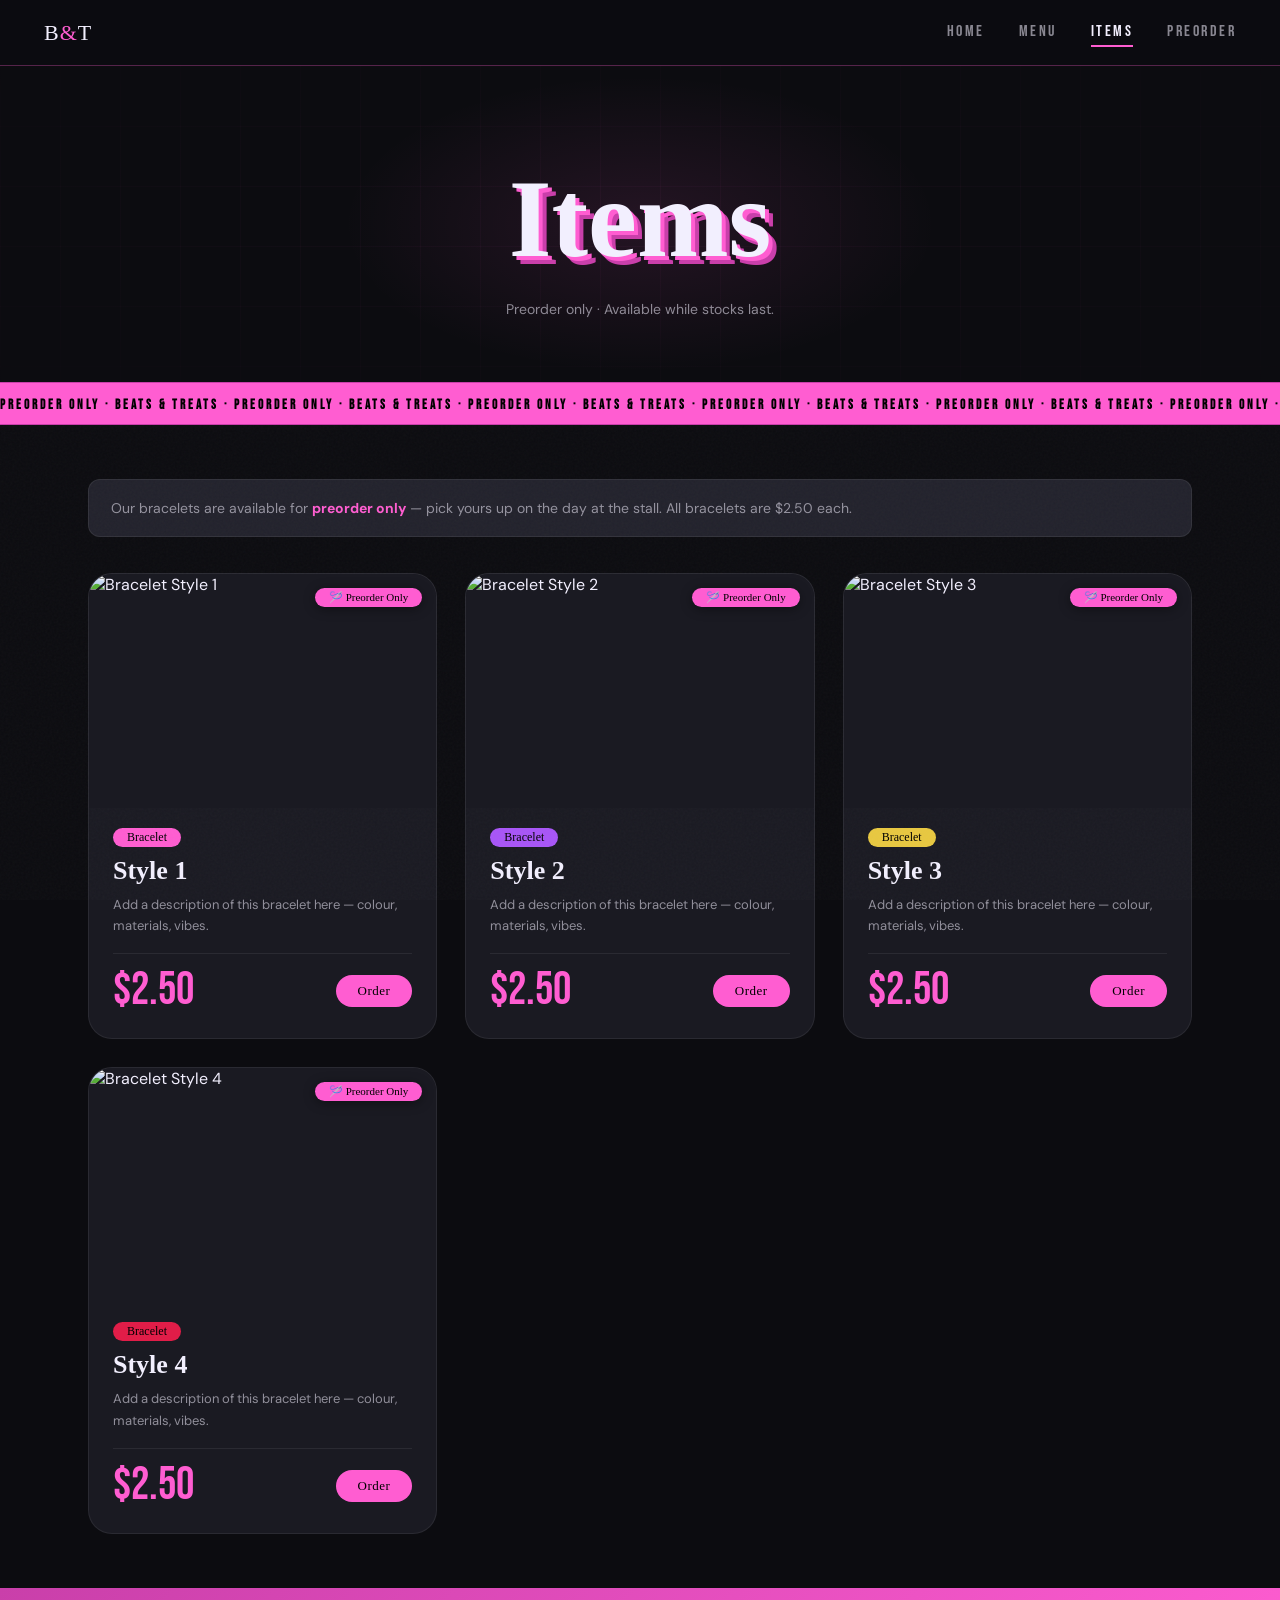
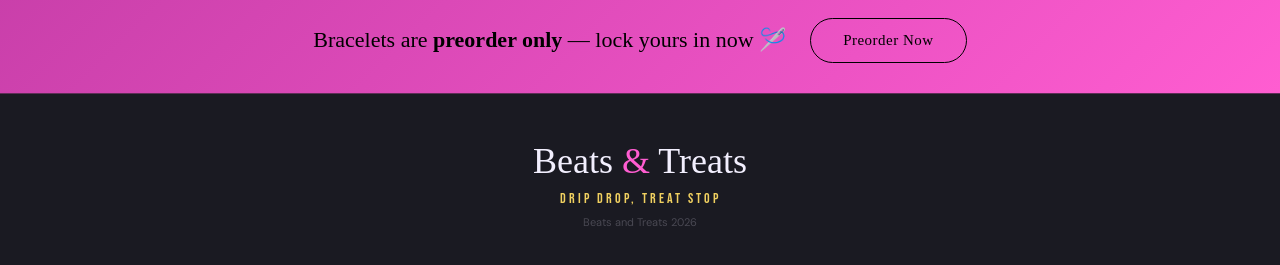
==== items.html @ 85db235c "Add files via upload" ====
<!DOCTYPE html>
<html lang="en">
<head>
<meta charset="UTF-8">
<meta name="viewport" content="width=device-width, initial-scale=1.0">
<title>Items – Beats & Treats</title>
<link rel="preconnect" href="https://fonts.googleapis.com">
<link href="https://fonts.googleapis.com/css2?family=Permanent+Marker&family=Bebas+Neue&family=Pacifico&family=DM+Sans:wght@400;500;600&display=swap" rel="stylesheet">
<link rel="stylesheet" href="style.css">
</head>
<body>

<nav class="nav">
  <a href="index.html" class="nav-logo">
    <div class="nav-logo-text">B<span>&amp;</span>T</div>
  </a>
  <div class="nav-links">
    <a href="index.html" class="nav-link">Home</a>
    <a href="products.html" class="nav-link">Menu</a>
    <a href="items.html" class="nav-link active">Items</a>
    <a href="preorder.html" class="nav-link">Preorder</a>
  </div>
</nav>

<div class="page-hero">
  <h1 class="page-title">Items</h1>
  <p class="page-sub">Preorder only · Available while stocks last.</p>
</div>

<div class="tape tape--pink"><div class="tape-inner">PREORDER ONLY · BEATS &amp; TREATS · PREORDER ONLY · BEATS &amp; TREATS · PREORDER ONLY · BEATS &amp; TREATS ·&nbsp;</div></div>

<section class="products-section">

  <p class="items-intro">Our bracelets are available for <strong>preorder only</strong> — pick yours up on the day at the stall. All bracelets are $2.50 each.</p>

  <div class="products-grid">

    <!-- ══ BRACELET 1 ══
         To add your photo: save it as images/bracelet-1.jpg -->
    <div class="product-card">
      <div class="product-img-wrap">
        <!-- SWAP IMAGE: change src to your bracelet photo, e.g. src="images/bracelet-1.jpg" -->
        <img class="product-img" src="images/bracelet-1.jpg" alt="Bracelet Style 1"
             onerror="this.style.background='#1a1a22'; this.style.display='block'; this.removeAttribute('src')">
        <span class="product-badge">🪡 Preorder Only</span>
      </div>
      <div class="product-body">
        <span class="product-rapper">Bracelet</span>
        <!-- EDIT NAME HERE -->
        <h3 class="product-name">Style 1</h3>
        <!-- EDIT DESCRIPTION HERE -->
        <p class="product-desc">Add a description of this bracelet here — colour, materials, vibes.</p>
        <div class="product-footer">
          <span class="product-price">$2.50</span>
          <a href="preorder.html" class="btn btn--sm">Order</a>
        </div>
      </div>
    </div>

    <!-- ══ BRACELET 2 ══ -->
    <div class="product-card">
      <div class="product-img-wrap">
        <!-- SWAP IMAGE: src="images/bracelet-2.jpg" -->
        <img class="product-img" src="images/bracelet-2.jpg" alt="Bracelet Style 2"
             onerror="this.style.background='#1a1a22'; this.style.display='block'; this.removeAttribute('src')">
        <span class="product-badge">🪡 Preorder Only</span>
      </div>
      <div class="product-body">
        <span class="product-rapper" style="background:#a855f7;">Bracelet</span>
        <h3 class="product-name">Style 2</h3>
        <p class="product-desc">Add a description of this bracelet here — colour, materials, vibes.</p>
        <div class="product-footer">
          <span class="product-price">$2.50</span>
          <a href="preorder.html" class="btn btn--sm">Order</a>
        </div>
      </div>
    </div>

    <!-- ══ BRACELET 3 ══ -->
    <div class="product-card">
      <div class="product-img-wrap">
        <!-- SWAP IMAGE: src="images/bracelet-3.jpg" -->
        <img class="product-img" src="images/bracelet-3.jpg" alt="Bracelet Style 3"
             onerror="this.style.background='#1a1a22'; this.style.display='block'; this.removeAttribute('src')">
        <span class="product-badge">🪡 Preorder Only</span>
      </div>
      <div class="product-body">
        <span class="product-rapper" style="background:#e8c840;color:#000;">Bracelet</span>
        <h3 class="product-name">Style 3</h3>
        <p class="product-desc">Add a description of this bracelet here — colour, materials, vibes.</p>
        <div class="product-footer">
          <span class="product-price">$2.50</span>
          <a href="preorder.html" class="btn btn--sm">Order</a>
        </div>
      </div>
    </div>

    <!-- ══ BRACELET 4 ══ -->
    <div class="product-card">
      <div class="product-img-wrap">
        <!-- SWAP IMAGE: src="images/bracelet-4.jpg" -->
        <img class="product-img" src="images/bracelet-4.jpg" alt="Bracelet Style 4"
             onerror="this.style.background='#1a1a22'; this.style.display='block'; this.removeAttribute('src')">
        <span class="product-badge">🪡 Preorder Only</span>
      </div>
      <div class="product-body">
        <span class="product-rapper" style="background:#e11d48;">Bracelet</span>
        <h3 class="product-name">Style 4</h3>
        <p class="product-desc">Add a description of this bracelet here — colour, materials, vibes.</p>
        <div class="product-footer">
          <span class="product-price">$2.50</span>
          <a href="preorder.html" class="btn btn--sm">Order</a>
        </div>
      </div>
    </div>

  </div>
</section>

<div class="preorder-cta-banner">
  <p>Bracelets are <strong>preorder only</strong> — lock yours in now 🪡</p>
  <a href="preorder.html" class="btn btn--ghost" style="border-color:#000;color:#000;">Preorder Now</a>
</div>

<footer class="footer">
  <p class="footer-logo">Beats <span>&amp;</span> Treats</p>
  <p class="footer-tag">Drip Drop, Treat Stop</p>
  <p class="footer-small">Beats and Treats 2026</p>
</footer>

<script src="script.js"></script>
</body>
</html>
---- style.css ----
/* ============================================================
   BEATS & TREATS — style.css  (v2 — sophisticated dark edition)
   ============================================================
   ╔══════════════════════════════════════════════════════════╗
   ║  EASY CUSTOMISATION — edit the tokens below              ║
   ║  --pink        main brand colour                         ║
   ║  --gold        accent colour                             ║
   ║  --bg / --bg2  page background shades                    ║
   ║  --surface     card background                           ║
   ╚══════════════════════════════════════════════════════════╝ */

@import url('https://fonts.googleapis.com/css2?family=Permanent+Marker&family=Bebas+Neue&family=Pacifico&family=DM+Sans:wght@400;500;600&display=swap');

:root {
  /* ── Brand pink — change this one value to retheme everything ── */
  --pink:        #ff5dd1;
  --pink-dim:    #c93faa;
  --pink-glow:   rgba(255, 93, 209, 0.22);
  --pink-subtle: rgba(255, 93, 209, 0.08);

  /* ── Backgrounds ── */
  --bg:          #0c0c10;
  --bg2:         #131318;
  --surface:     #1a1a22;
  --surface2:    #22222c;
  --border:      rgba(255,255,255,0.07);
  --border-pink: rgba(255,93,209,0.3);

  /* ── Type colours ── */
  --ink:         #f2effe;
  --ink-muted:   rgba(242,239,254,0.55);
  --ink-faint:   rgba(242,239,254,0.22);

  /* ── Accents ── */
  --gold:        #f0d060;
  --purple:      #b06cff;
  --teal:        #2fe4d4;

  /* ── Fonts ── */
  --f-display: 'Permanent Marker', cursive;
  --f-heading: 'Bebas Neue', sans-serif;
  --f-body:    'DM Sans', sans-serif;
}

*, *::before, *::after { box-sizing: border-box; margin: 0; padding: 0; }
html { scroll-behavior: smooth; }

body {
  background: var(--bg);
  color: var(--ink);
  font-family: var(--f-body);
  overflow-x: hidden;
  -webkit-font-smoothing: antialiased;
}

/* subtle grain */
body::before {
  content: '';
  position: fixed; inset: 0; z-index: 0; pointer-events: none;
  background-image: url("data:image/svg+xml,%3Csvg viewBox='0 0 512 512' xmlns='http://www.w3.org/2000/svg'%3E%3Cfilter id='n'%3E%3CfeTurbulence type='fractalNoise' baseFrequency='0.8' numOctaves='4' stitchTiles='stitch'/%3E%3C/filter%3E%3Crect width='100%25' height='100%25' filter='url(%23n)' opacity='0.03'/%3E%3C/svg%3E");
}

/* ============================================================
   NAVIGATION
   ============================================================ */
.nav {
  position: sticky; top: 0; z-index: 200;
  display: flex; align-items: center; justify-content: space-between;
  padding: 0 44px;
  height: 66px;
  background: rgba(12,12,16,0.88);
  backdrop-filter: blur(20px);
  -webkit-backdrop-filter: blur(20px);
  border-bottom: 1px solid var(--border-pink);
}

/* ── LOGO ──────────────────────────────────────────────────
   To use an image logo:
     1. Save your logo file as  images/logo.png  (or .svg / .jpg)
     2. In each HTML file, find <div class="nav-logo-text"> and
        replace it with: <img src="images/logo.png" class="nav-logo-img" alt="Beats & Treats">
   To change the text logo, edit the text inside nav-logo-text in each HTML file.
   ─────────────────────────────────────────────────────────── */
.nav-logo { display: flex; align-items: center; gap: 10px; text-decoration: none; }
.nav-logo-img { height: 40px; width: auto; }
.nav-logo-text {
  font-family: var(--f-display);
  font-size: 22px; color: var(--ink); letter-spacing: 1px; line-height: 1;
}
.nav-logo-text span { color: var(--pink); }

.nav-links { display: flex; gap: 34px; align-items: center; }
.nav-link {
  font-family: var(--f-heading);
  font-size: 16px; letter-spacing: 2.5px;
  color: var(--ink-muted); text-decoration: none;
  transition: color 0.2s; position: relative; padding-bottom: 3px;
}
.nav-link::after {
  content: ''; position: absolute; bottom: -3px; left: 0;
  width: 0; height: 2px; background: var(--pink); transition: width 0.25s ease;
}
.nav-link:hover, .nav-link.active { color: var(--ink); }
.nav-link:hover::after, .nav-link.active::after { width: 100%; }

/* ============================================================
   TICKER TAPES
   ============================================================ */
.tape {
  overflow: hidden; white-space: nowrap;
  padding: 10px 0; position: relative; z-index: 1;
  background: var(--surface2);
  border-top: 1px solid var(--border);
  border-bottom: 1px solid var(--border);
}
.tape--pink { background: var(--pink); border-color: var(--pink-dim); }

.tape-inner {
  display: inline-block;
  animation: ticker 24s linear infinite;
  font-family: var(--f-heading);
  font-size: 13px; letter-spacing: 3px;
  color: var(--ink-muted);
}
.tape--pink .tape-inner { color: #000; font-weight: 700; }

@keyframes ticker { from { transform: translateX(0); } to { transform: translateX(-50%); } }

/* ============================================================
   BUTTONS
   ============================================================ */
.btn {
  display: inline-block;
  font-family: var(--f-display);
  font-size: 15px; padding: 13px 32px;
  border-radius: 100px; text-decoration: none;
  cursor: pointer; border: none;
  transition: transform 0.15s, box-shadow 0.15s, background 0.2s;
  letter-spacing: 0.5px; white-space: nowrap;
}
.btn:hover { transform: translateY(-2px); }

.btn--pink {
  background: var(--pink); color: #000;
  box-shadow: 0 4px 22px var(--pink-glow);
}
.btn--pink:hover { background: #ff7ddb; box-shadow: 0 8px 32px var(--pink-glow); }

.btn--ghost {
  background: transparent; color: var(--ink);
  border: 1.5px solid rgba(255,255,255,0.2);
}
.btn--ghost:hover { border-color: var(--pink); color: var(--pink); }

.btn--sm {
  background: var(--pink); color: #000;
  font-size: 13px; padding: 8px 22px;
}
.btn--sm:hover { background: #ff7ddb; }

/* ============================================================
   HERO
   ============================================================ */
.hero {
  min-height: 100vh;
  background: var(--bg);
  display: flex; flex-direction: column;
  align-items: center; justify-content: center;
  position: relative; overflow: hidden;
  padding: 80px 24px 0;
}

/* big ambient glow */
.hero::after {
  content: '';
  position: absolute; top: 28%; left: 50%;
  transform: translate(-50%, -50%);
  width: 800px; height: 600px;
  background: radial-gradient(ellipse, rgba(255,93,209,0.13) 0%, transparent 68%);
  pointer-events: none;
}

/* subtle grid lines for depth */
.hero::before {
  content: '';
  position: absolute; inset: 0;
  background-image:
    linear-gradient(rgba(255,93,209,0.04) 1px, transparent 1px),
    linear-gradient(90deg, rgba(255,93,209,0.04) 1px, transparent 1px);
  background-size: 60px 60px;
  pointer-events: none; z-index: 0;
  mask-image: radial-gradient(ellipse 80% 70% at 50% 40%, black 0%, transparent 100%);
  -webkit-mask-image: radial-gradient(ellipse 80% 70% at 50% 40%, black 0%, transparent 100%);
}

.hero-center {
  text-align: center; position: relative; z-index: 2;
  padding: 40px 0 28px; max-width: 860px;
}

/* ── EDIT HEADLINE: open index.html, find <h1 class="hero-title"> ── */
.hero-title {
  font-family: var(--f-display);
  font-size: clamp(68px, 13vw, 148px);
  color: var(--ink); line-height: 0.88; letter-spacing: 2px;
  text-shadow:
    3px 3px 0 var(--pink),
    7px 7px 0 var(--pink-dim),
    0 0 100px rgba(255,93,209,0.25);
}

.hero-amp {
  display: block;
  font-family: 'Pacifico', cursive;
  font-size: 0.52em; color: var(--pink);
  text-shadow: 3px 3px 0 var(--pink-dim);
  margin: -4px 0;
}

/* ── EDIT SLOGAN: open index.html, find <p class="slogan"> ── */
.slogan {
  font-family: var(--f-display);
  color: var(--gold);
  font-size: clamp(18px, 3.2vw, 30px);
  margin-top: 22px; letter-spacing: 2px;
}

/* ── EDIT SUBHEADING: open index.html, find <p class="hero-sub"> ── */
.hero-sub {
  font-size: 14px; color: var(--ink-muted);
  margin-top: 10px; line-height: 1.75;
}

.hero-btns {
  display: flex; gap: 14px; justify-content: center;
  flex-wrap: wrap; margin-top: 30px;
}

/* ── iPOD ── */
.ipod-wrap { position: relative; z-index: 2; margin: 30px 0 22px; }

.ipod {
  background: var(--surface);
  border-radius: 22px; padding: 20px 22px 16px; width: 288px;
  border: 1px solid var(--border-pink);
  box-shadow: 0 0 0 2px var(--pink), 0 24px 70px rgba(0,0,0,0.6), 0 0 50px var(--pink-glow);
}
.ipod-screen {
  background: var(--bg2); border-radius: 12px; padding: 16px 18px;
  margin-bottom: 16px; border: 1px solid var(--border);
}
.ipod-now {
  font-size: 9px; font-weight: 700; color: var(--pink);
  text-transform: uppercase; letter-spacing: 2px; margin-bottom: 8px;
}
.ipod-track {
  font-family: var(--f-display); font-size: 16px; color: var(--ink);
  line-height: 1.2; margin-bottom: 4px;
}
.ipod-artist { font-size: 11px; color: var(--ink-muted); margin-bottom: 12px; }
.ipod-bar-wrap {
  background: var(--surface2); height: 4px; border-radius: 2px;
  overflow: hidden; margin-bottom: 6px;
}
.ipod-bar {
  height: 100%; background: var(--pink); border-radius: 2px;
  width: 30%; transition: width 0.4s linear;
  box-shadow: 0 0 10px var(--pink);
}
.ipod-time {
  display: flex; justify-content: space-between;
  font-size: 9px; color: var(--ink-faint);
}
.ipod-controls {
  display: flex; justify-content: center; gap: 14px; align-items: center;
}
.ipod-btn {
  background: var(--surface2); border: 1px solid var(--border);
  color: var(--ink); font-size: 16px; width: 42px; height: 42px;
  border-radius: 50%; cursor: pointer;
  transition: background 0.15s, box-shadow 0.15s;
  display: flex; align-items: center; justify-content: center;
}
.ipod-btn:hover { background: var(--pink); color: #000; box-shadow: 0 0 14px var(--pink-glow); }
.ipod-play {
  background: var(--pink); color: #000; width: 50px; height: 50px; font-size: 18px;
  box-shadow: 0 0 18px var(--pink-glow);
}
.ipod-play:hover { background: #ff7ddb; }

/* ============================================================
   ABOUT STRIP
   ============================================================ */
.about-strip {
  background: var(--surface);
  padding: 46px 32px;
  border-top: 1px solid var(--border);
  border-bottom: 1px solid var(--border);
}
.about-inner {
  max-width: 880px; margin: 0 auto;
  display: flex; align-items: center; gap: 24px;
  flex-wrap: wrap; justify-content: center;
}
.about-card {
  flex: 1; min-width: 200px; text-align: center;
  font-size: 13px; color: var(--ink-muted); line-height: 1.75;
}
.about-icon { font-size: 28px; display: block; margin-bottom: 10px; }
.about-divider { color: var(--pink); font-size: 20px; opacity: 0.4; }

/* ============================================================
   SECTION TITLES
   ============================================================ */
.section-title {
  font-family: var(--f-display);
  font-size: clamp(30px, 6vw, 56px);
  color: var(--ink); text-align: center; margin-bottom: 38px;
}
.section-title em { font-style: normal; color: var(--pink); }

/* ============================================================
   FEATURED DROPS
   ============================================================ */
.featured { padding: 74px 32px; position: relative; }

.feat-grid {
  max-width: 1060px; margin: 0 auto;
  display: grid; grid-template-columns: 1fr 1.35fr 1fr;
  gap: 22px; align-items: start;
}

.feat-card {
  text-decoration: none; color: inherit;
  border-radius: 22px; overflow: hidden;
  background: var(--surface); border: 1px solid var(--border);
  transition: transform 0.22s, border-color 0.22s, box-shadow 0.22s;
  display: block;
}
.feat-card:hover {
  transform: translateY(-7px);
  border-color: var(--pink);
  box-shadow: 0 14px 44px rgba(255,93,209,0.2);
}
.feat-card--tall .feat-img { height: 296px; }

.feat-img {
  width: 100%; height: 212px;
  background-size: cover !important;
  background-position: center !important;
}
.feat-info { padding: 18px 20px 22px; }
.feat-tag {
  display: inline-block; background: var(--pink); color: #000;
  font-family: var(--f-display); font-size: 11px;
  padding: 2px 12px; border-radius: 20px; margin-bottom: 9px;
}
.feat-name {
  font-family: var(--f-display); font-size: 20px;
  color: var(--ink); margin-bottom: 5px;
}
.feat-price { font-family: var(--f-heading); font-size: 32px; color: var(--pink); }
.feat-cta { text-align: center; margin-top: 38px; }

/* ============================================================
   COUPON ROW
   ============================================================ */
.coupon-row {
  background: var(--surface2); padding: 20px 0 30px;
  overflow: hidden;
  border-top: 1px solid var(--border);
}
.coupon-scissors {
  font-size: 11px; color: var(--ink-faint);
  padding: 0 28px; margin-bottom: 18px;
  letter-spacing: 1px; font-family: monospace;
}
.coupons {
  display: flex; justify-content: center;
  overflow-x: auto; padding: 0 24px; gap: 0;
}
.coupon {
  background: var(--bg2); border: 1.5px dashed var(--pink);
  border-radius: 14px; padding: 12px 20px;
  min-width: 128px; text-align: center; flex-shrink: 0;
  position: relative; margin: 0 8px;
}
.coupon::before, .coupon::after {
  content: ''; position: absolute;
  width: 14px; height: 14px; background: var(--bg);
  border-radius: 50%; top: 50%; transform: translateY(-50%);
}
.coupon::before { left: -7px; }
.coupon::after  { right: -7px; }

.c-big   { font-family: var(--f-heading); font-size: 34px; color: var(--pink); line-height: 1; display: block; }
.c-off   { font-family: var(--f-display); font-size: 12px; color: var(--ink-muted); display: block; }
.c-label { font-size: 9px; color: var(--ink-faint); display: block; line-height: 1.4; margin-top: 2px; }
.c-code  { font-family: var(--f-heading); font-size: 12px; color: var(--purple); letter-spacing: 2px; margin-top: 5px; display: block; }

/* ============================================================
   PAGE HERO (interior pages)
   ============================================================ */
.page-hero {
  background: var(--bg); padding: 90px 32px 60px;
  text-align: center; position: relative; overflow: hidden;
}
.page-hero::after {
  content: ''; position: absolute; top: 50%; left: 50%;
  transform: translate(-50%, -50%);
  width: 600px; height: 300px;
  background: radial-gradient(ellipse, rgba(255,93,209,0.1) 0%, transparent 70%);
  pointer-events: none;
}
.page-hero::before {
  content: ''; position: absolute; inset: 0;
  background-image:
    linear-gradient(rgba(255,93,209,0.04) 1px, transparent 1px),
    linear-gradient(90deg, rgba(255,93,209,0.04) 1px, transparent 1px);
  background-size: 60px 60px; pointer-events: none;
  mask-image: radial-gradient(ellipse 80% 80% at 50% 50%, black 0%, transparent 100%);
  -webkit-mask-image: radial-gradient(ellipse 80% 80% at 50% 50%, black 0%, transparent 100%);
}
.page-title {
  font-family: var(--f-display);
  font-size: clamp(52px, 11vw, 110px); color: var(--ink);
  text-shadow: 4px 4px 0 var(--pink), 8px 8px 0 var(--pink-dim);
  position: relative; z-index: 1;
}
.page-sub {
  font-size: 14px; color: var(--ink-muted);
  margin-top: 14px; position: relative; z-index: 1; line-height: 1.75;
}

/* ============================================================
   PRODUCTS PAGE
   ============================================================ */
.products-section {
  max-width: 1160px; margin: 0 auto; padding: 54px 28px;
}

.allergen-note {
  background: rgba(240,208,96,0.06);
  border: 1.5px solid rgba(240,208,96,0.3);
  border-radius: 14px; padding: 16px 24px;
  font-size: 12px; color: var(--ink-muted); line-height: 1.75;
  margin-bottom: 46px;
}
.allergen-note strong { color: var(--gold); }

.products-grid {
  display: grid;
  grid-template-columns: repeat(auto-fill, minmax(320px, 1fr));
  gap: 28px;
}

.product-card {
  background: var(--surface); border-radius: 24px; overflow: hidden;
  border: 1px solid var(--border);
  transition: transform 0.22s, border-color 0.22s, box-shadow 0.22s;
  display: flex; flex-direction: column;
}
.product-card:hover {
  transform: translateY(-7px);
  border-color: var(--pink);
  box-shadow: 0 16px 48px rgba(255,93,209,0.18);
}
.product-card--featured {
  border-color: var(--pink);
  box-shadow: 0 0 0 3px rgba(255,93,209,0.28);
}

.product-img-wrap { position: relative; overflow: hidden; }
.product-img {
  width: 100%; height: 234px; object-fit: cover; display: block;
  background: var(--bg2);
  transition: transform 0.4s ease;
}
.product-card:hover .product-img { transform: scale(1.04); }

.product-badge {
  position: absolute; top: 14px; right: 14px;
  background: var(--pink); color: #000;
  font-family: var(--f-display); font-size: 11px;
  padding: 3px 14px; border-radius: 20px;
  box-shadow: 0 2px 12px rgba(0,0,0,0.4);
}

.product-body {
  padding: 20px 24px 24px;
  flex: 1; display: flex; flex-direction: column;
}
.product-rapper {
  display: inline-block; background: var(--pink); color: #000;
  font-family: var(--f-display); font-size: 12px;
  padding: 2px 14px; border-radius: 20px;
  margin-bottom: 10px; width: fit-content;
}
.product-name {
  font-family: var(--f-display); font-size: 26px; color: var(--ink);
  margin-bottom: 8px; line-height: 1.1;
}
.product-desc {
  font-size: 13px; color: var(--ink-muted);
  line-height: 1.68; margin-bottom: 16px; flex: 1;
}
.product-allergens {
  margin-bottom: 16px; display: flex; flex-wrap: wrap; gap: 6px; align-items: flex-start;
}
.allergen-title {
  font-size: 10px; font-weight: 700; color: var(--ink-faint);
  text-transform: uppercase; letter-spacing: 1.5px; width: 100%; margin-bottom: 4px;
}
.allergen-tag {
  background: rgba(255,255,255,0.05); border: 1px solid rgba(255,255,255,0.09);
  color: var(--ink-muted); font-size: 10px; padding: 3px 10px; border-radius: 8px;
}
.product-footer {
  display: flex; align-items: center; justify-content: space-between;
  margin-top: auto; padding-top: 14px; border-top: 1px solid var(--border);
}
.product-price {
  font-family: var(--f-heading); font-size: 46px;
  color: var(--pink); line-height: 1;
}

/* ============================================================
   PREORDER CTA BANNER
   ============================================================ */
.preorder-cta-banner {
  background: linear-gradient(135deg, var(--pink-dim) 0%, var(--pink) 100%);
  padding: 30px 32px;
  display: flex; align-items: center;
  justify-content: center; gap: 24px; flex-wrap: wrap;
}
.preorder-cta-banner p {
  font-family: var(--f-display); font-size: 22px; color: #000;
}

/* ============================================================
   PREORDER PAGE
   ============================================================ */
.preorder-section {
  max-width: 840px; margin: 0 auto; padding: 54px 28px 70px;
}
.preorder-how { margin-bottom: 54px; }
.steps { display: flex; gap: 20px; flex-wrap: wrap; justify-content: center; }
.step {
  background: var(--surface); border: 1px solid var(--border);
  border-radius: 20px; padding: 28px 24px;
  flex: 1; min-width: 210px; text-align: center;
}
.step-num {
  font-family: var(--f-heading); font-size: 58px;
  color: var(--pink); line-height: 1; display: block; margin-bottom: 12px;
  text-shadow: 0 0 24px var(--pink-glow);
}
.step-text { font-size: 13px; color: var(--ink-muted); line-height: 1.75; }

.form-ipod {
  background: var(--surface); border-radius: 24px; overflow: hidden;
  border: 1px solid var(--border-pink);
  box-shadow: 0 0 0 3px var(--pink), 0 28px 80px rgba(0,0,0,0.6), 0 0 70px var(--pink-glow);
}
.form-ipod-header {
  background: var(--bg2); padding: 14px 24px;
  display: flex; align-items: center; gap: 8px;
  border-bottom: 1px solid var(--pink);
}
.form-ipod-dot { width: 12px; height: 12px; border-radius: 50%; background: var(--pink); opacity: 0.8; }
.form-ipod-dot:nth-child(2) { background: var(--gold); }
.form-ipod-dot:nth-child(3) { background: var(--purple); }
.form-ipod-label {
  font-size: 12px; color: var(--pink); margin-left: 8px;
  letter-spacing: 1px; font-weight: 700;
}
.form-ipod-body { background: var(--surface2); }
.form-ipod-body iframe { display: block; width: 100%; border: none; min-height: 700px; }

.form-placeholder { padding: 52px 36px; text-align: center; }
.form-placeholder-icon { font-size: 52px; margin-bottom: 18px; }
.form-placeholder-title {
  font-family: var(--f-display); font-size: 26px; color: var(--ink); margin-bottom: 22px;
}
.form-placeholder-steps {
  font-size: 13px; color: var(--ink-muted); line-height: 2;
  background: var(--bg2); border: 1.5px dashed var(--pink);
  border-radius: 14px; padding: 22px 28px; margin-bottom: 20px; text-align: left;
}
.form-placeholder-example {
  font-size: 11px; color: var(--ink-faint); text-align: left; line-height: 2;
}
.form-placeholder-example code {
  background: var(--bg2); padding: 3px 8px; border-radius: 5px;
  font-size: 10px; word-break: break-all; display: block;
  margin-top: 6px; color: var(--pink);
}

/* ============================================================
   FOOTER
   ============================================================ */
.footer {
  background: var(--surface); text-align: center;
  padding: 46px 24px 36px;
  border-top: 1px solid var(--border-pink);
}

/* ── LOGO: change text in <p class="footer-logo"> in each HTML file,
         or replace with <img src="images/logo.png"> ── */
.footer-logo {
  font-family: var(--f-display); font-size: 36px;
  color: var(--ink); margin-bottom: 8px;
}
.footer-logo span { color: var(--pink); }

/* ── TAGLINE: edit text in <p class="footer-tag"> in each HTML file ── */
.footer-tag {
  font-family: var(--f-heading); font-size: 14px;
  letter-spacing: 3px; color: var(--gold); margin-bottom: 8px;
}

/* ── COPYRIGHT LINE: edit <p class="footer-small"> in each HTML file ── */
.footer-small { font-size: 11px; color: var(--ink-faint); }

/* ============================================================
   RESPONSIVE
   ============================================================ */
@media (max-width: 760px) {
  .nav { padding: 0 18px; }
  .nav-links { gap: 20px; }
  .hero { padding: 50px 18px 0; }
  .feat-grid { grid-template-columns: 1fr; }
  .feat-card--tall .feat-img { height: 210px; }
  .steps { flex-direction: column; }
  .coupons { gap: 10px; }
  .products-grid { grid-template-columns: 1fr; }
  .preorder-cta-banner { flex-direction: column; text-align: center; }
  .about-inner { flex-direction: column; }
}

/* ── Items page intro note ── */
.items-intro {
  font-size: 14px;
  color: var(--ink-muted);
  line-height: 1.75;
  margin-bottom: 36px;
  padding: 16px 22px;
  background: var(--surface2);
  border-radius: 12px;
  border: 1px solid var(--border);
}
.items-intro strong { color: var(--pink); }

/* ── Product image placeholder (when no image file exists yet) ── */
.product-img[src=""] ,
.product-img:not([src]) {
  min-height: 234px;
  background: var(--surface2);
  display: block;
}
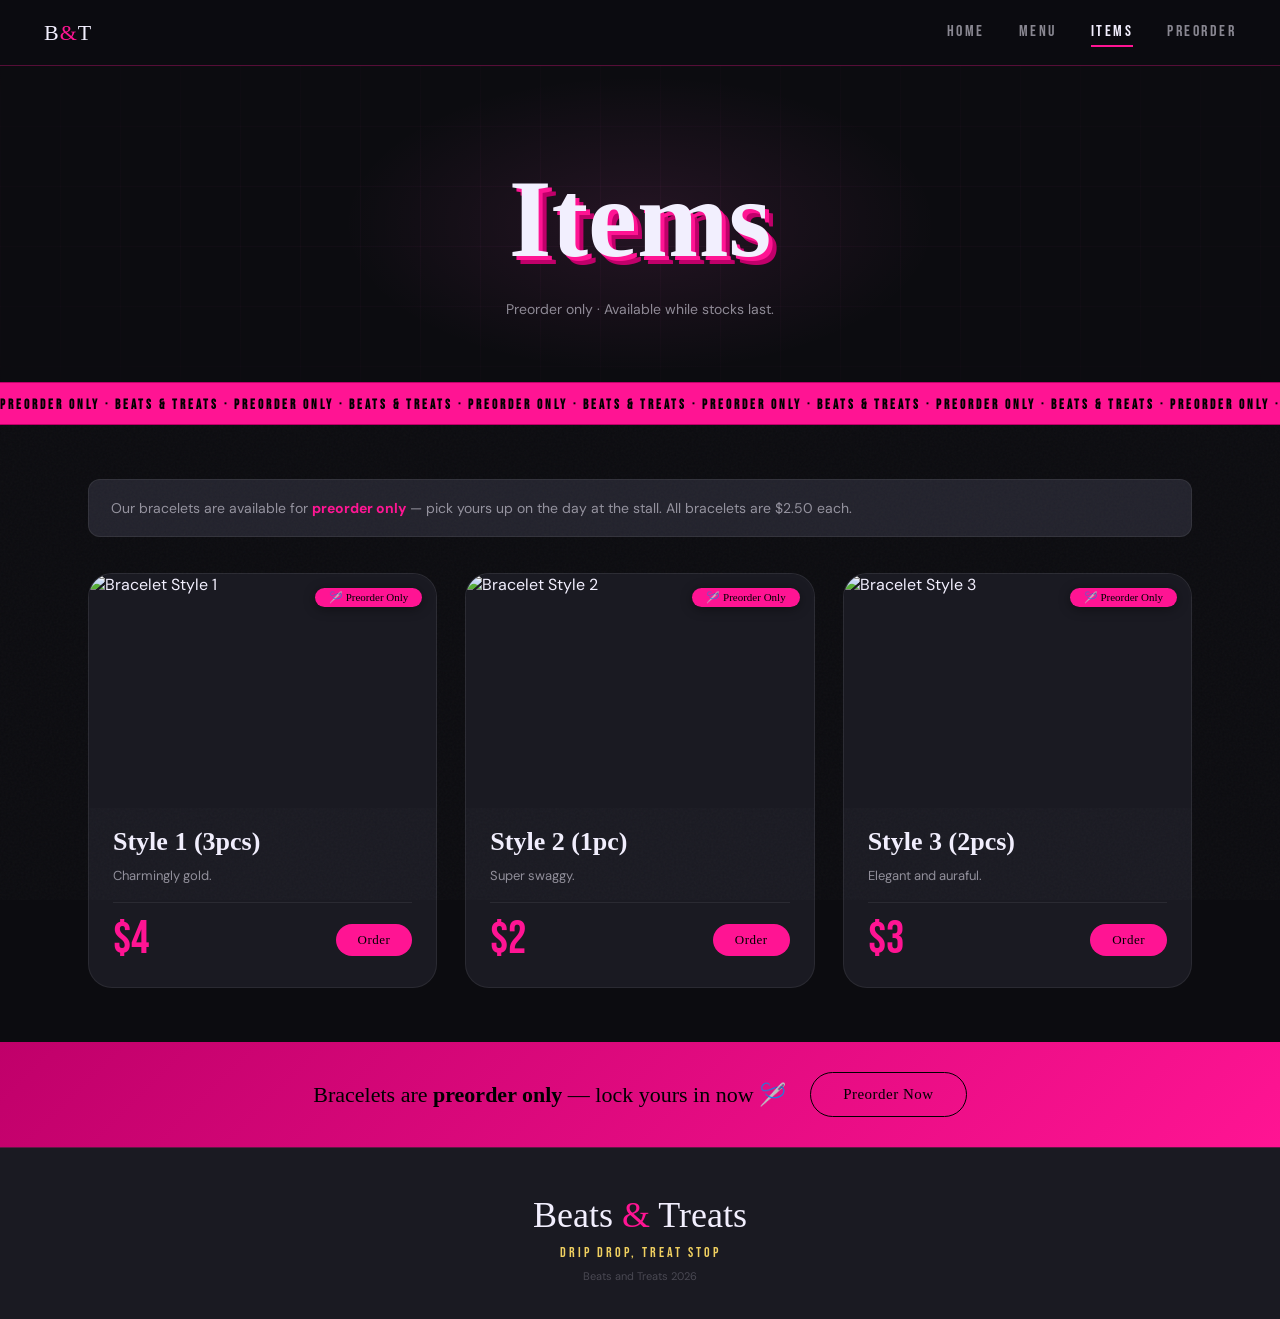
==== commit 03f1fa25: "Add files via upload" ====
--- a/items.html
+++ b/items.html
@@ -40,18 +40,17 @@
     <div class="product-card">
       <div class="product-img-wrap">
         <!-- SWAP IMAGE: change src to your bracelet photo, e.g. src="images/bracelet-1.jpg" -->
-        <img class="product-img" src="images/bracelet-1.jpg" alt="Bracelet Style 1"
+        <img class="product-img" src="images/TripleBeadGoldWhiteGoldBracelet2_d6e60b38-fb2a-46ed-bb06-2e4e6fb1660e_1024x1024.webp" alt="Bracelet Style 1"
              onerror="this.style.background='#1a1a22'; this.style.display='block'; this.removeAttribute('src')">
         <span class="product-badge">🪡 Preorder Only</span>
       </div>
       <div class="product-body">
-        <span class="product-rapper">Bracelet</span>
         <!-- EDIT NAME HERE -->
-        <h3 class="product-name">Style 1</h3>
+        <h3 class="product-name">Style 1 (3pcs)</h3>
         <!-- EDIT DESCRIPTION HERE -->
-        <p class="product-desc">Add a description of this bracelet here — colour, materials, vibes.</p>
+        <p class="product-desc"> Charmingly gold. </p>
         <div class="product-footer">
-          <span class="product-price">$2.50</span>
+          <span class="product-price">$4</span>
           <a href="preorder.html" class="btn btn--sm">Order</a>
         </div>
       </div>
@@ -61,16 +60,15 @@
     <div class="product-card">
       <div class="product-img-wrap">
         <!-- SWAP IMAGE: src="images/bracelet-2.jpg" -->
-        <img class="product-img" src="images/bracelet-2.jpg" alt="Bracelet Style 2"
+        <img class="product-img" src="images/image.png" alt="Bracelet Style 2"
              onerror="this.style.background='#1a1a22'; this.style.display='block'; this.removeAttribute('src')">
         <span class="product-badge">🪡 Preorder Only</span>
       </div>
       <div class="product-body">
-        <span class="product-rapper" style="background:#a855f7;">Bracelet</span>
-        <h3 class="product-name">Style 2</h3>
-        <p class="product-desc">Add a description of this bracelet here — colour, materials, vibes.</p>
+        <h3 class="product-name">Style 2 (1pc)</h3>
+        <p class="product-desc"> Super swaggy. </p>
         <div class="product-footer">
-          <span class="product-price">$2.50</span>
+          <span class="product-price">$2</span>
           <a href="preorder.html" class="btn btn--sm">Order</a>
         </div>
       </div>
@@ -80,35 +78,15 @@
     <div class="product-card">
       <div class="product-img-wrap">
         <!-- SWAP IMAGE: src="images/bracelet-3.jpg" -->
-        <img class="product-img" src="images/bracelet-3.jpg" alt="Bracelet Style 3"
+        <img class="product-img" src="images/image copy.png" alt="Bracelet Style 3"
              onerror="this.style.background='#1a1a22'; this.style.display='block'; this.removeAttribute('src')">
         <span class="product-badge">🪡 Preorder Only</span>
       </div>
       <div class="product-body">
-        <span class="product-rapper" style="background:#e8c840;color:#000;">Bracelet</span>
-        <h3 class="product-name">Style 3</h3>
-        <p class="product-desc">Add a description of this bracelet here — colour, materials, vibes.</p>
+        <h3 class="product-name">Style 3 (2pcs) </h3>
+        <p class="product-desc"> Elegant and auraful. </p>
         <div class="product-footer">
-          <span class="product-price">$2.50</span>
-          <a href="preorder.html" class="btn btn--sm">Order</a>
-        </div>
-      </div>
-    </div>
-
-    <!-- ══ BRACELET 4 ══ -->
-    <div class="product-card">
-      <div class="product-img-wrap">
-        <!-- SWAP IMAGE: src="images/bracelet-4.jpg" -->
-        <img class="product-img" src="images/bracelet-4.jpg" alt="Bracelet Style 4"
-             onerror="this.style.background='#1a1a22'; this.style.display='block'; this.removeAttribute('src')">
-        <span class="product-badge">🪡 Preorder Only</span>
-      </div>
-      <div class="product-body">
-        <span class="product-rapper" style="background:#e11d48;">Bracelet</span>
-        <h3 class="product-name">Style 4</h3>
-        <p class="product-desc">Add a description of this bracelet here — colour, materials, vibes.</p>
-        <div class="product-footer">
-          <span class="product-price">$2.50</span>
+          <span class="product-price">$3</span>
           <a href="preorder.html" class="btn btn--sm">Order</a>
         </div>
       </div>
--- a/style.css
+++ b/style.css
@@ -13,10 +13,10 @@
 
 :root {
   /* ── Brand pink — change this one value to retheme everything ── */
-  --pink:        #ff5dd1;
-  --pink-dim:    #c93faa;
-  --pink-glow:   rgba(255, 93, 209, 0.22);
-  --pink-subtle: rgba(255, 93, 209, 0.08);
+  --pink:        #ff1493;
+  --pink-dim:    #c0006a;
+  --pink-glow:   rgba(255, 20, 147, 0.22);
+  --pink-subtle: rgba(255, 20, 147, 0.08);
 
   /* ── Backgrounds ── */
   --bg:          #0c0c10;
@@ -24,7 +24,7 @@
   --surface:     #1a1a22;
   --surface2:    #22222c;
   --border:      rgba(255,255,255,0.07);
-  --border-pink: rgba(255,93,209,0.3);
+  --border-pink: rgba(255,20,147,0.3);
 
   /* ── Type colours ── */
   --ink:         #f2effe;
@@ -658,3 +658,6 @@
   background: var(--surface2);
   display: block;
 }
+
+/* Rapper/category pill badges removed per design update */
+.product-rapper { display: none; }
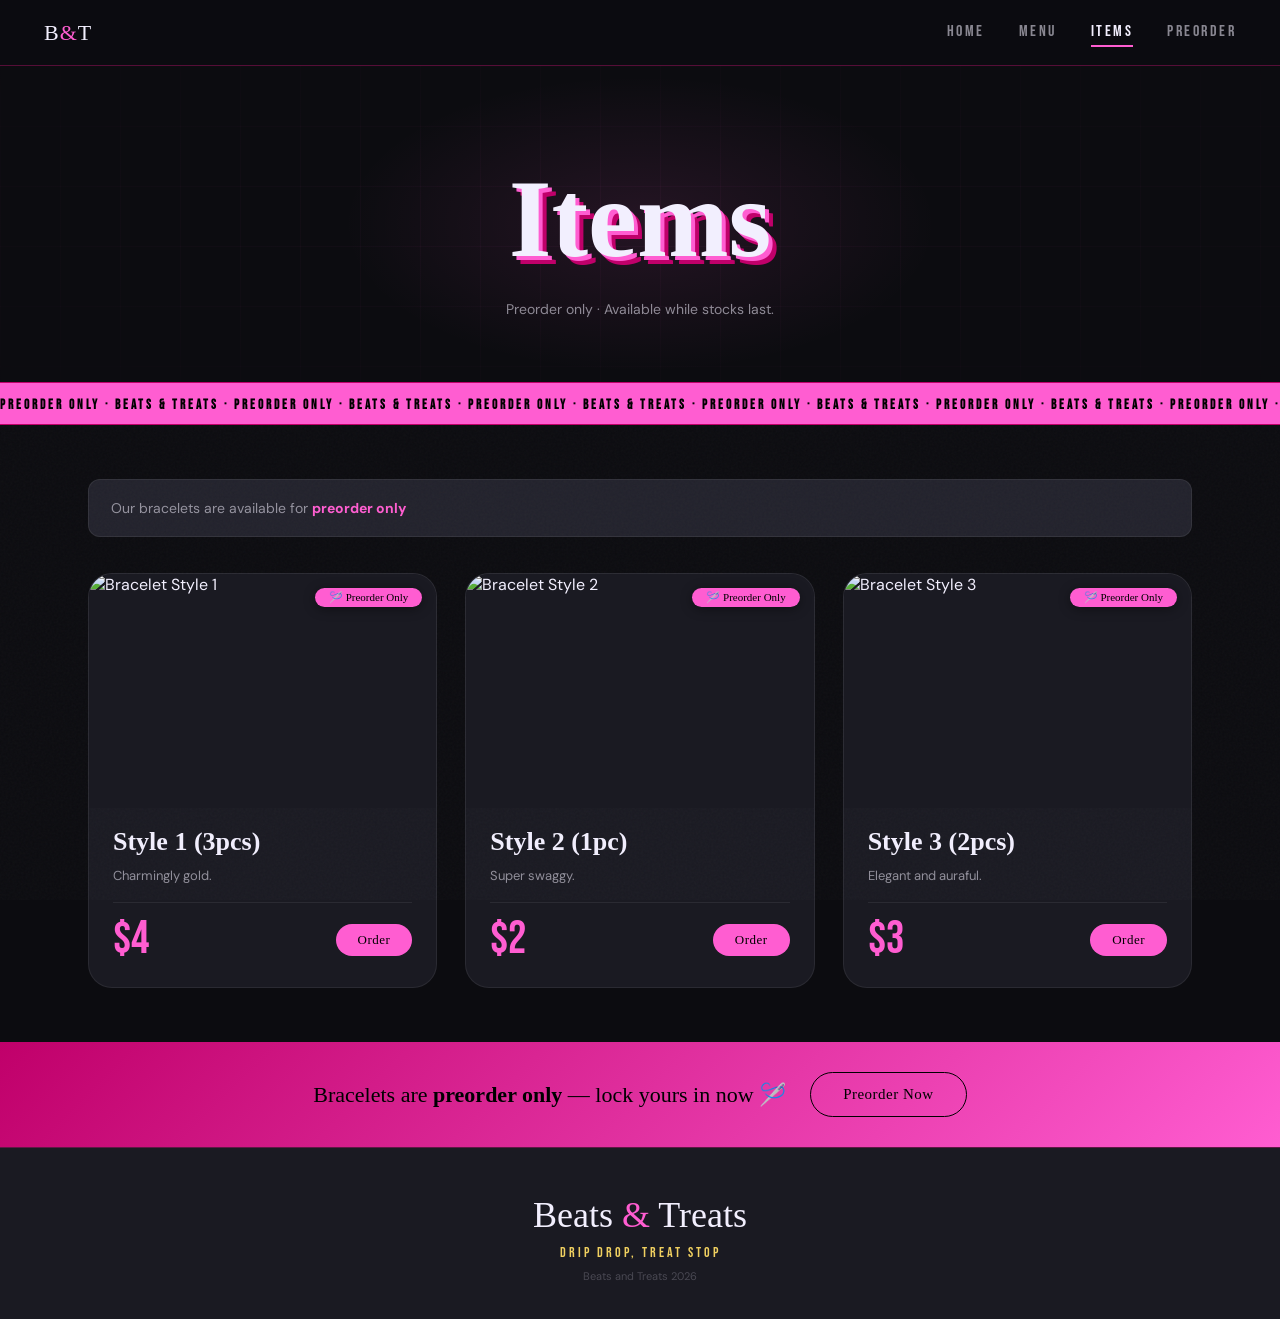
==== commit eb497523: "Update items introduction paragraph Removed pricing information from the items introduction." ====
--- a/items.html
+++ b/items.html
@@ -31,7 +31,7 @@
 
 <section class="products-section">
 
-  <p class="items-intro">Our bracelets are available for <strong>preorder only</strong> — pick yours up on the day at the stall. All bracelets are $2.50 each.</p>
+  <p class="items-intro">Our bracelets are available for <strong>preorder only</strong></p>
 
   <div class="products-grid">
 
--- a/style.css
+++ b/style.css
@@ -13,7 +13,7 @@
 
 :root {
   /* ── Brand pink — change this one value to retheme everything ── */
-  --pink:        #ff1493;
+  --pink:        #ff5dd1;
   --pink-dim:    #c0006a;
   --pink-glow:   rgba(255, 20, 147, 0.22);
   --pink-subtle: rgba(255, 20, 147, 0.08);
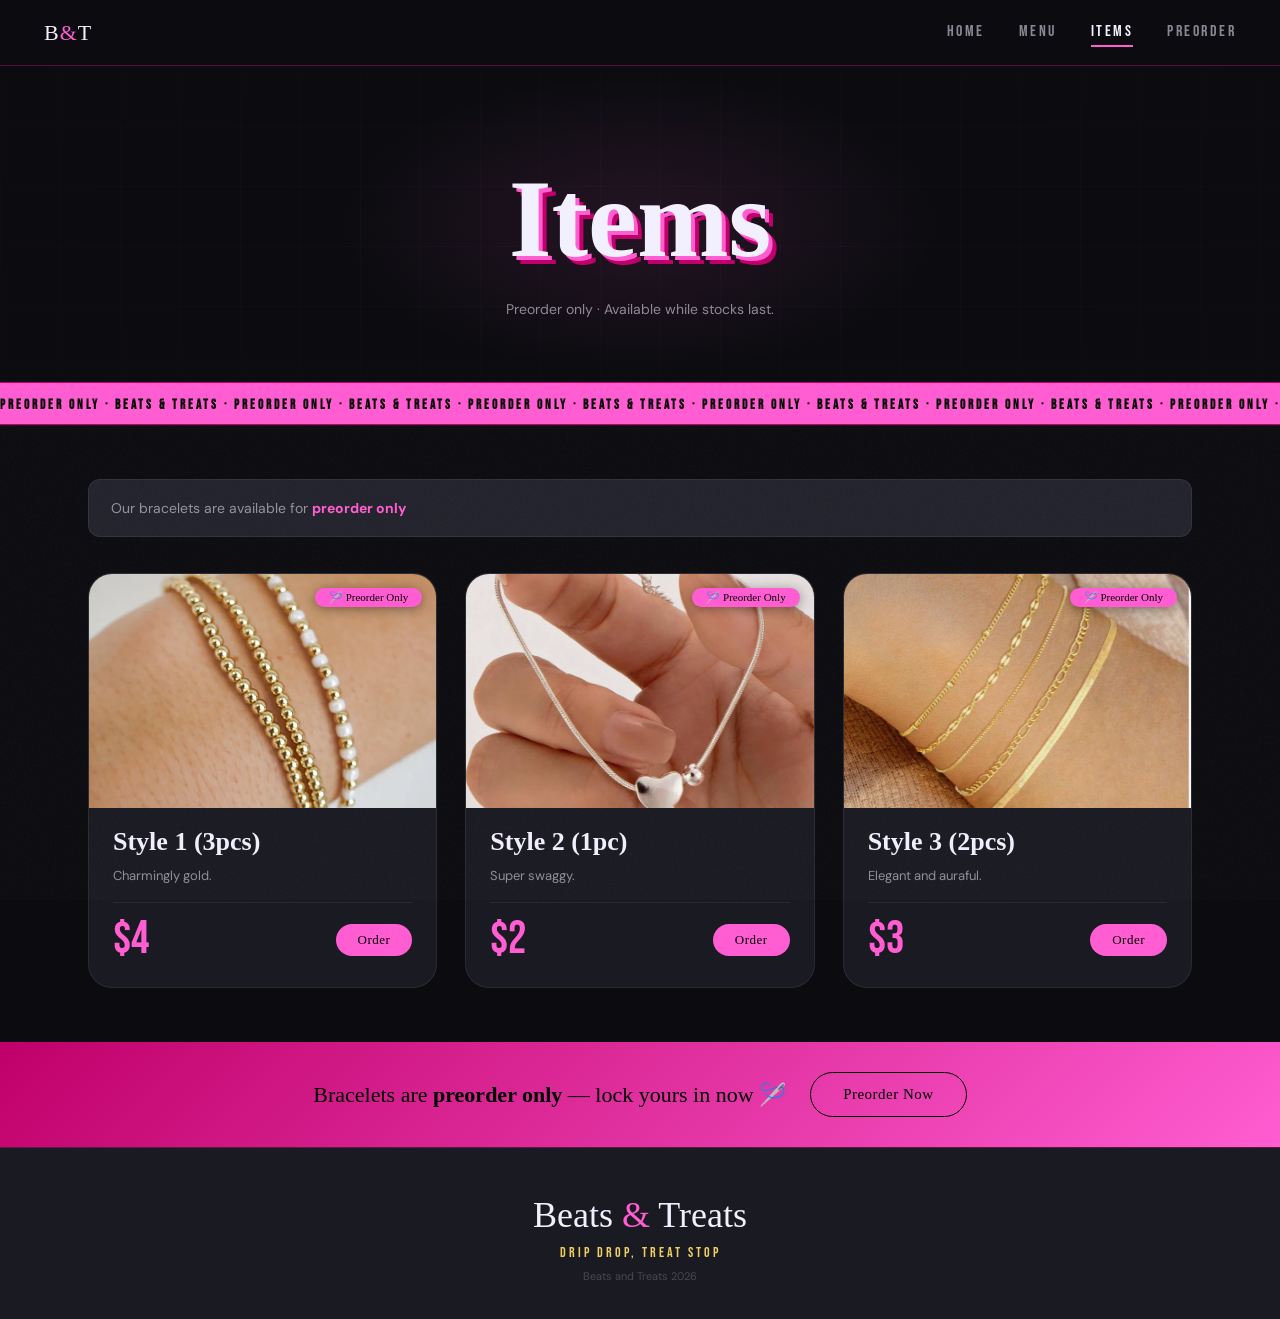
==== commit 42f5136b: "Add files via upload" ====
--- a/items.html
+++ b/items.html
@@ -78,7 +78,7 @@
     <div class="product-card">
       <div class="product-img-wrap">
         <!-- SWAP IMAGE: src="images/bracelet-3.jpg" -->
-        <img class="product-img" src="images/image copy.png" alt="Bracelet Style 3"
+        <img class="product-img" src="images/goldbracelet.png" alt="Bracelet Style 3"
              onerror="this.style.background='#1a1a22'; this.style.display='block'; this.removeAttribute('src')">
         <span class="product-badge">🪡 Preorder Only</span>
       </div>
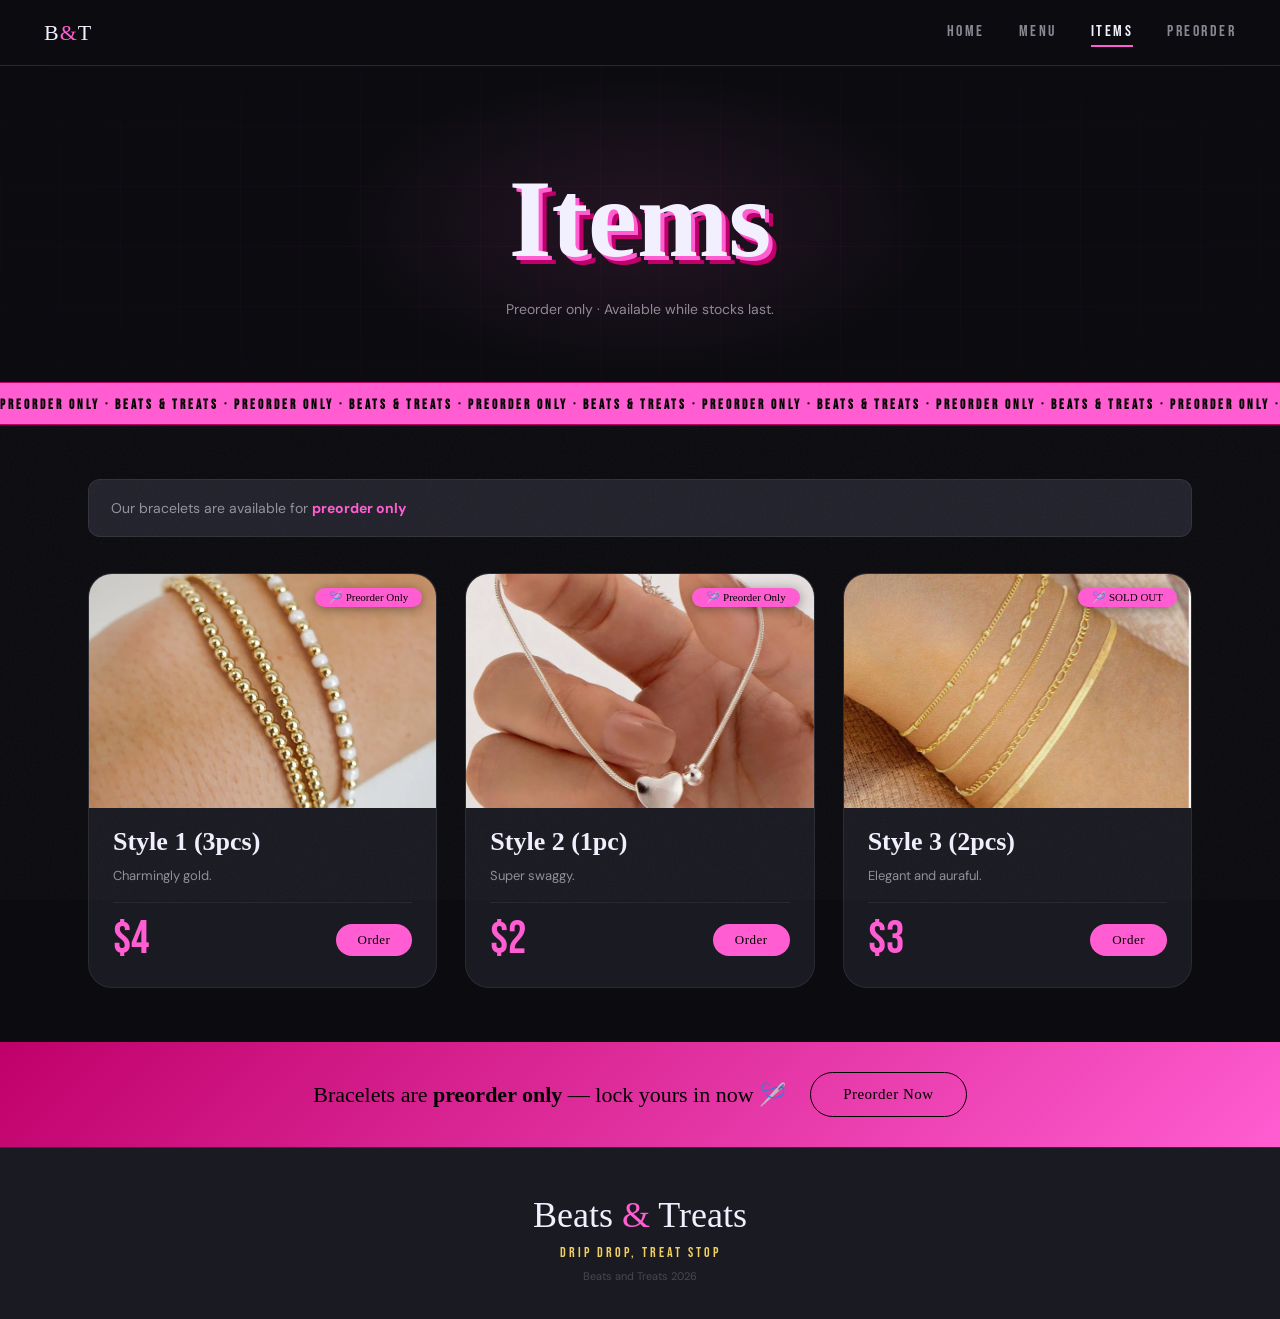
==== commit de62783e: "Add files via upload" ====
--- a/items.html
+++ b/items.html
@@ -80,7 +80,7 @@
         <!-- SWAP IMAGE: src="images/bracelet-3.jpg" -->
         <img class="product-img" src="images/goldbracelet.png" alt="Bracelet Style 3"
              onerror="this.style.background='#1a1a22'; this.style.display='block'; this.removeAttribute('src')">
-        <span class="product-badge">🪡 Preorder Only</span>
+        <span class="product-badge">🪡 SOLD OUT</span>
       </div>
       <div class="product-body">
         <h3 class="product-name">Style 3 (2pcs) </h3>
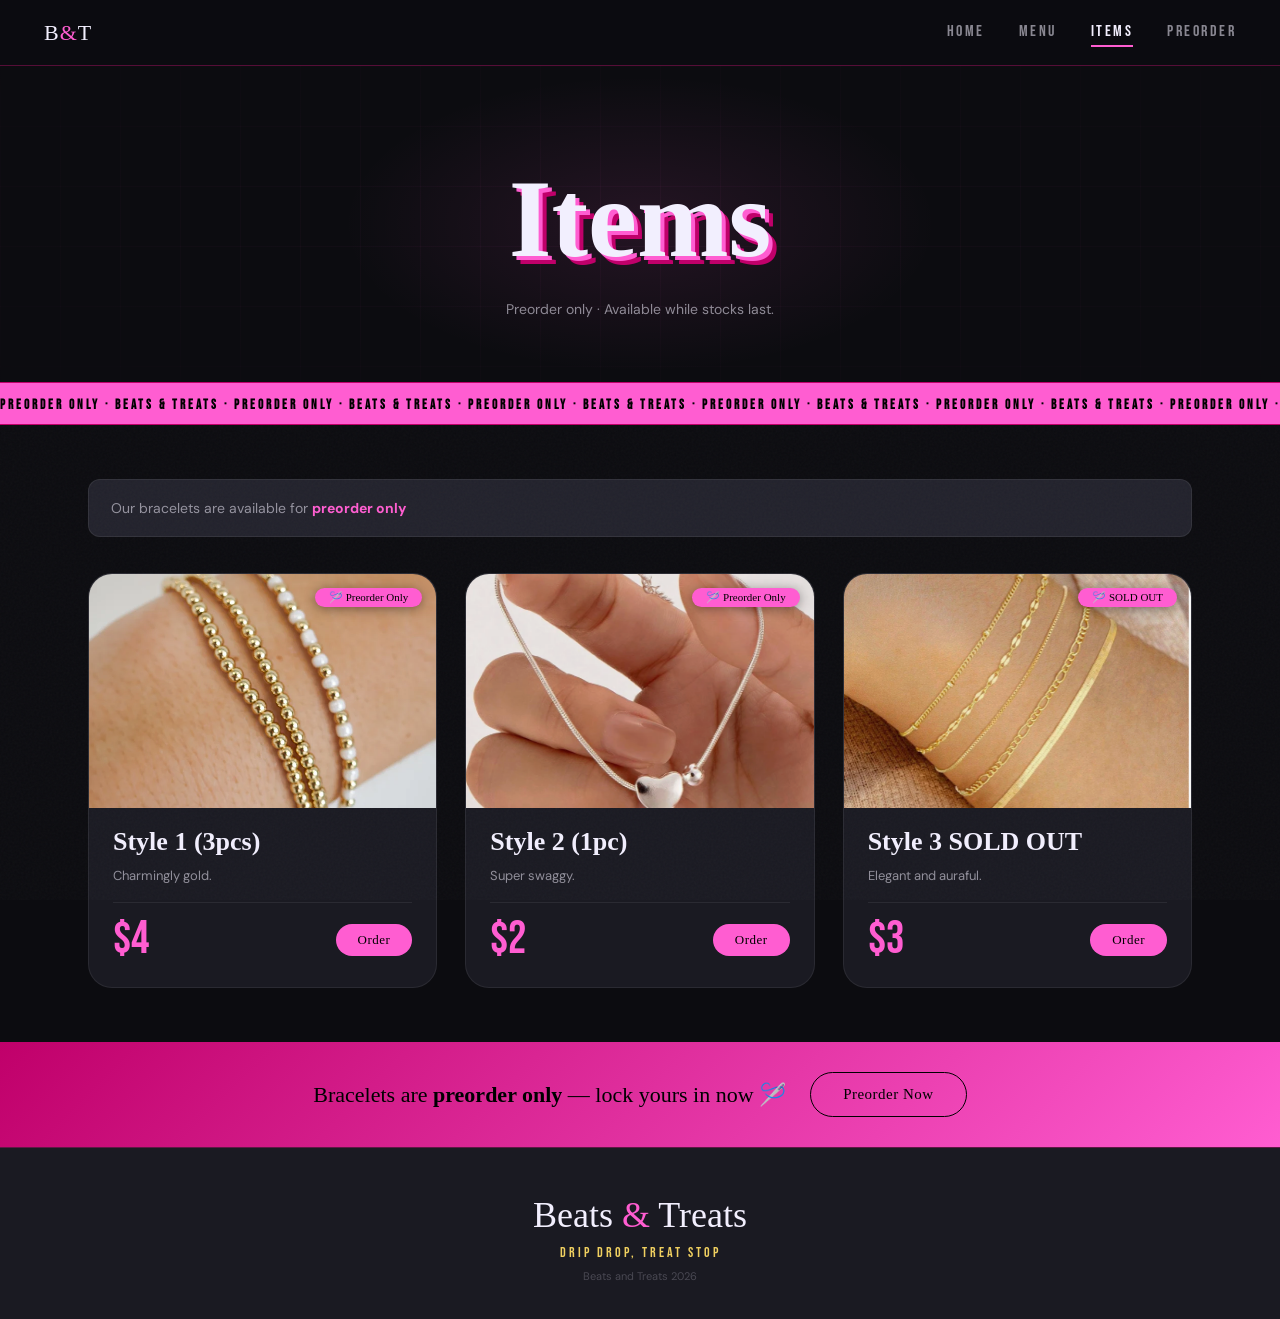
==== commit 34853c86: "Add files via upload" ====
--- a/items.html
+++ b/items.html
@@ -83,7 +83,7 @@
         <span class="product-badge">🪡 SOLD OUT</span>
       </div>
       <div class="product-body">
-        <h3 class="product-name">Style 3 (2pcs) </h3>
+        <h3 class="product-name">Style 3 SOLD OUT </h3>
         <p class="product-desc"> Elegant and auraful. </p>
         <div class="product-footer">
           <span class="product-price">$3</span>
